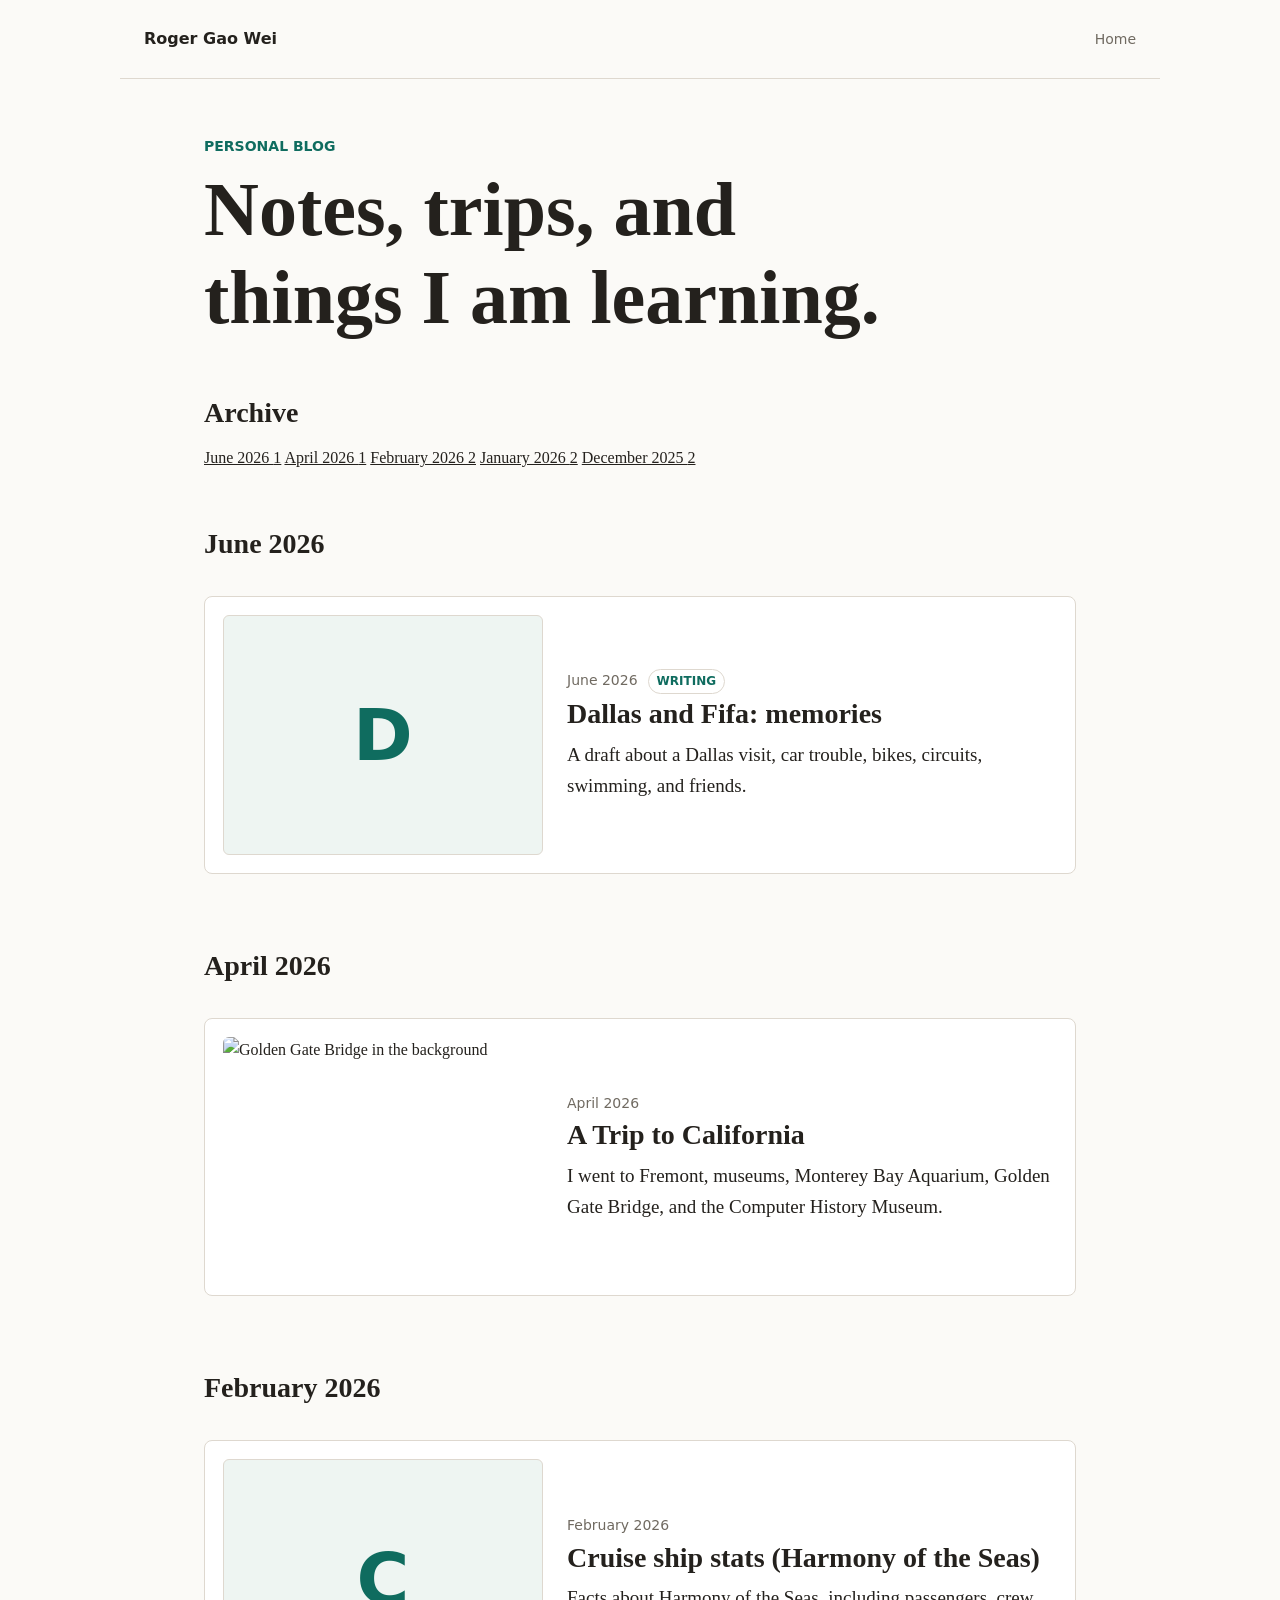
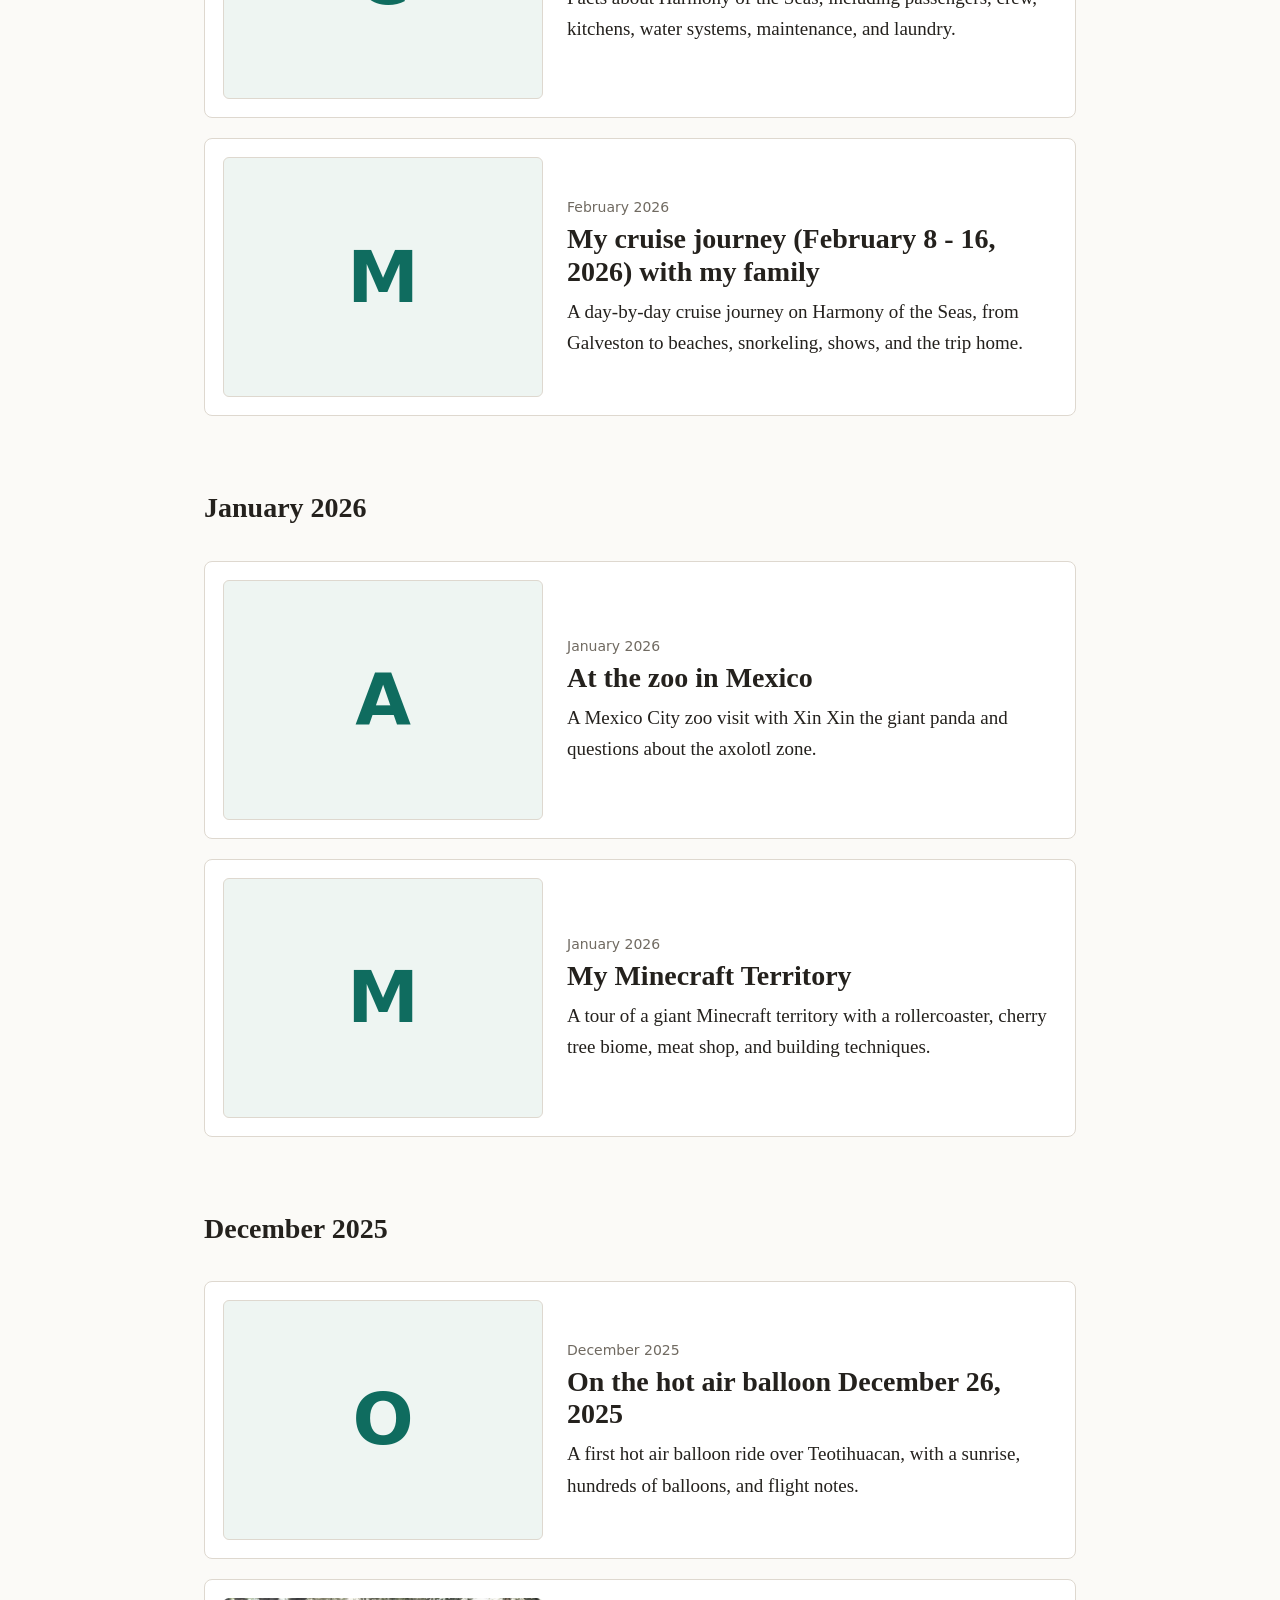
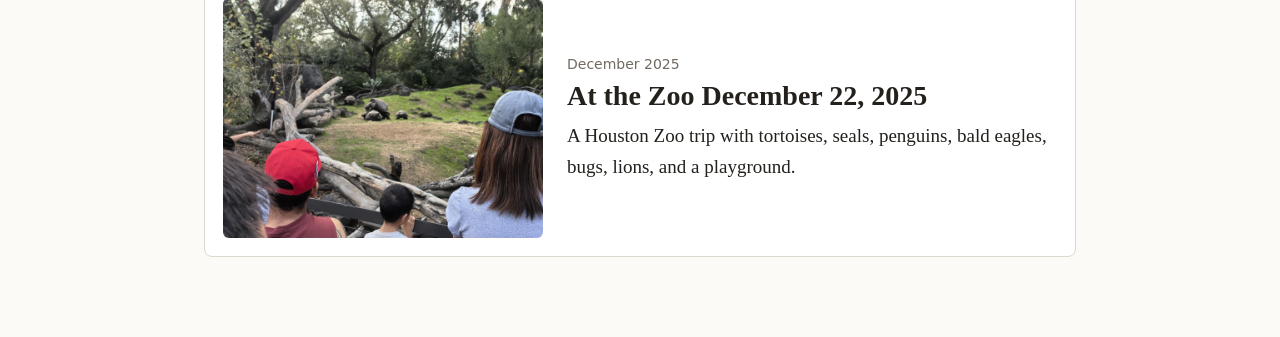
==== index.html @ f8dc21f8 "Add more Google Docs posts" ====
<!doctype html>
<html lang="en">
  <head>
    <meta charset="utf-8">
    <meta name="viewport" content="width=device-width, initial-scale=1">
    <title>Roger Gao Wei Blog</title>
    <meta name="description" content="Personal essays and trip notes by Roger Gao Wei.">
    <link rel="stylesheet" href="/styles.css">
  </head>
  <body>
    <header class="site-header">
      <a class="brand" href="/">Roger Gao Wei</a>
      <nav>
        <a href="https://rogergaowei.com">Home</a>
      </nav>
    </header>

    <main class="page">
      <section class="intro">
        <p class="eyebrow">Personal Blog</p>
        <h1>Notes, trips, and things I am learning.</h1>
      </section>

      <section class="archive-nav" aria-label="Browse posts by month">
        <h2>Archive</h2>
        <div>
          <a href="#2026-06">June 2026 <span>1</span></a>
          <a href="#2026-04">April 2026 <span>1</span></a>
          <a href="#2026-02">February 2026 <span>2</span></a>
          <a href="#2026-01">January 2026 <span>2</span></a>
          <a href="#2025-12">December 2025 <span>2</span></a>
        </div>
      </section>

      <section class="post-list" aria-label="Posts">
        <h2 id="2026-06" class="month-heading">June 2026</h2>
        <article class="post-card draft">
          <a href="/posts/dallas-and-fifa-memories.html">
            <div class="post-placeholder" aria-hidden="true">D</div>
            <div>
              <p class="date">June 2026<span class="status-pill">Writing</span></p>
              <h2>Dallas and Fifa: memories</h2>
              <p>A draft about a Dallas visit, car trouble, bikes, circuits, swimming, and friends.</p>
            </div>
          </a>
        </article>
        <h2 id="2026-04" class="month-heading">April 2026</h2>
        <article class="post-card">
          <a href="/posts/a-trip-to-california.html">
            <img src="/assets/california/image4.jpg" alt="Golden Gate Bridge in the background">
            <div>
              <p class="date">April 2026</p>
              <h2>A Trip to California</h2>
              <p>I went to Fremont, museums, Monterey Bay Aquarium, Golden Gate Bridge, and the Computer History Museum.</p>
            </div>
          </a>
        </article>
        <h2 id="2026-02" class="month-heading">February 2026</h2>
        <article class="post-card">
          <a href="/posts/cruise-ship-stats-harmony-of-the-seas.html">
            <div class="post-placeholder" aria-hidden="true">C</div>
            <div>
              <p class="date">February 2026</p>
              <h2>Cruise ship stats (Harmony of the Seas)</h2>
              <p>Facts about Harmony of the Seas, including passengers, crew, kitchens, water systems, maintenance, and laundry.</p>
            </div>
          </a>
        </article>
        <article class="post-card">
          <a href="/posts/my-cruise-journey-february-8-16-2026-with-my-family.html">
            <div class="post-placeholder" aria-hidden="true">M</div>
            <div>
              <p class="date">February 2026</p>
              <h2>My cruise journey (February 8 - 16, 2026) with my family</h2>
              <p>A day-by-day cruise journey on Harmony of the Seas, from Galveston to beaches, snorkeling, shows, and the trip home.</p>
            </div>
          </a>
        </article>
        <h2 id="2026-01" class="month-heading">January 2026</h2>
        <article class="post-card">
          <a href="/posts/at-the-zoo-in-mexico.html">
            <div class="post-placeholder" aria-hidden="true">A</div>
            <div>
              <p class="date">January 2026</p>
              <h2>At the zoo in Mexico</h2>
              <p>A Mexico City zoo visit with Xin Xin the giant panda and questions about the axolotl zone.</p>
            </div>
          </a>
        </article>
        <article class="post-card">
          <a href="/posts/my-minecraft-territory.html">
            <div class="post-placeholder" aria-hidden="true">M</div>
            <div>
              <p class="date">January 2026</p>
              <h2>My Minecraft Territory</h2>
              <p>A tour of a giant Minecraft territory with a rollercoaster, cherry tree biome, meat shop, and building techniques.</p>
            </div>
          </a>
        </article>
        <h2 id="2025-12" class="month-heading">December 2025</h2>
        <article class="post-card">
          <a href="/posts/on-the-hot-air-balloon-december-26-2025.html">
            <div class="post-placeholder" aria-hidden="true">O</div>
            <div>
              <p class="date">December 2025</p>
              <h2>On the hot air balloon December 26, 2025</h2>
              <p>A first hot air balloon ride over Teotihuacan, with a sunrise, hundreds of balloons, and flight notes.</p>
            </div>
          </a>
        </article>
        <article class="post-card">
          <a href="/posts/at-the-zoo-december-22-2025.html">
            <img src="/assets/zoo/image3.jpg" alt="Houston Zoo visit">
            <div>
              <p class="date">December 2025</p>
              <h2>At the Zoo December 22, 2025</h2>
              <p>A Houston Zoo trip with tortoises, seals, penguins, bald eagles, bugs, lions, and a playground.</p>
            </div>
          </a>
        </article>
      </section>
    </main>
  </body>
</html>
---- styles.css ----
:root {
  color-scheme: light;
  --bg: #fbfaf7;
  --text: #24211d;
  --muted: #706a61;
  --line: #ded8cf;
  --surface: #ffffff;
  --accent: #0f6c5f;
}

* {
  box-sizing: border-box;
}

body {
  margin: 0;
  background: var(--bg);
  color: var(--text);
  font-family: ui-serif, Georgia, Cambria, "Times New Roman", serif;
  line-height: 1.65;
}

a {
  color: inherit;
}

img {
  display: block;
  width: 100%;
  height: auto;
}

.site-header {
  display: flex;
  align-items: center;
  justify-content: space-between;
  gap: 24px;
  max-width: 1040px;
  margin: 0 auto;
  padding: 26px 24px;
  border-bottom: 1px solid var(--line);
  font-family: ui-sans-serif, system-ui, -apple-system, BlinkMacSystemFont, "Segoe UI", sans-serif;
}

.brand {
  font-weight: 700;
  text-decoration: none;
}

nav {
  display: flex;
  gap: 18px;
  color: var(--muted);
  font-size: 14px;
}

nav a {
  text-decoration: none;
}

nav a:hover {
  color: var(--accent);
}

.page,
.article {
  max-width: 920px;
  margin: 0 auto;
  padding: 56px 24px 80px;
}

.intro {
  max-width: 720px;
  margin-bottom: 44px;
}

.eyebrow,
.date,
.caption,
figcaption {
  color: var(--muted);
  font-family: ui-sans-serif, system-ui, -apple-system, BlinkMacSystemFont, "Segoe UI", sans-serif;
  font-size: 14px;
}

.eyebrow {
  margin: 0 0 8px;
  color: var(--accent);
  font-weight: 700;
  text-transform: uppercase;
}

h1,
h2 {
  line-height: 1.15;
  letter-spacing: 0;
}

h1 {
  max-width: 820px;
  margin: 0;
  font-size: clamp(42px, 8vw, 76px);
}

h2 {
  margin: 56px 0 16px;
  font-size: 28px;
}

p,
li {
  font-size: 19px;
}

ul {
  padding-left: 24px;
}

.post-list {
  display: grid;
  gap: 20px;
}

.post-card a {
  display: grid;
  grid-template-columns: minmax(220px, 320px) 1fr;
  gap: 24px;
  align-items: center;
  padding: 18px;
  background: var(--surface);
  border: 1px solid var(--line);
  border-radius: 8px;
  text-decoration: none;
}

.post-card img {
  aspect-ratio: 4 / 3;
  object-fit: cover;
  border-radius: 6px;
}

.post-placeholder {
  display: grid;
  place-items: center;
  aspect-ratio: 4 / 3;
  border: 1px solid var(--line);
  border-radius: 6px;
  background: #eef5f2;
  color: var(--accent);
  font-family: ui-sans-serif, system-ui, -apple-system, BlinkMacSystemFont, "Segoe UI", sans-serif;
  font-size: 72px;
  font-weight: 700;
}

.status-pill {
  display: inline-block;
  margin-left: 10px;
  padding: 2px 8px;
  border: 1px solid var(--line);
  border-radius: 999px;
  color: var(--accent);
  font-size: 12px;
  font-weight: 700;
  text-transform: uppercase;
}

.draft-note {
  margin: 28px 0;
  padding: 14px 16px;
  border: 1px solid var(--line);
  border-radius: 8px;
  background: #eef5f2;
  color: var(--muted);
  font-family: ui-sans-serif, system-ui, -apple-system, BlinkMacSystemFont, "Segoe UI", sans-serif;
}

.draft-note p {
  margin: 0;
  font-size: 15px;
}

.post-card h2 {
  margin: 4px 0 8px;
}

.post-card p {
  margin: 0;
}

.article {
  max-width: 820px;
}

.article-header {
  padding-bottom: 28px;
  border-bottom: 1px solid var(--line);
}

.dek {
  max-width: 680px;
  color: var(--muted);
  font-size: 22px;
}

figure {
  margin: 28px 0;
}

figure img,
.image-grid img {
  border-radius: 8px;
  border: 1px solid var(--line);
  background: #eee8df;
}

figcaption,
.caption {
  margin-top: 9px;
}

.image-grid {
  display: grid;
  grid-template-columns: repeat(2, minmax(0, 1fr));
  gap: 12px;
  margin: 28px 0 8px;
}

.image-grid.two {
  grid-template-columns: repeat(2, minmax(0, 1fr));
}

.image-grid img {
  aspect-ratio: 4 / 3;
  object-fit: cover;
}

.puzzle {
  margin: 26px 0;
  padding: 18px 20px;
  border-left: 4px solid var(--accent);
  background: #eef5f2;
}

.puzzle p {
  margin: 0 0 8px;
}

.puzzle p:last-child {
  margin-bottom: 0;
}

code {
  font-family: ui-monospace, SFMono-Regular, Consolas, "Liberation Mono", monospace;
  font-size: 0.95em;
}

@media (max-width: 720px) {
  .site-header {
    padding: 20px;
  }

  .page,
  .article {
    padding: 38px 20px 64px;
  }

  .post-card a,
  .image-grid,
  .image-grid.two {
    grid-template-columns: 1fr;
  }

  p,
  li {
    font-size: 18px;
  }
}
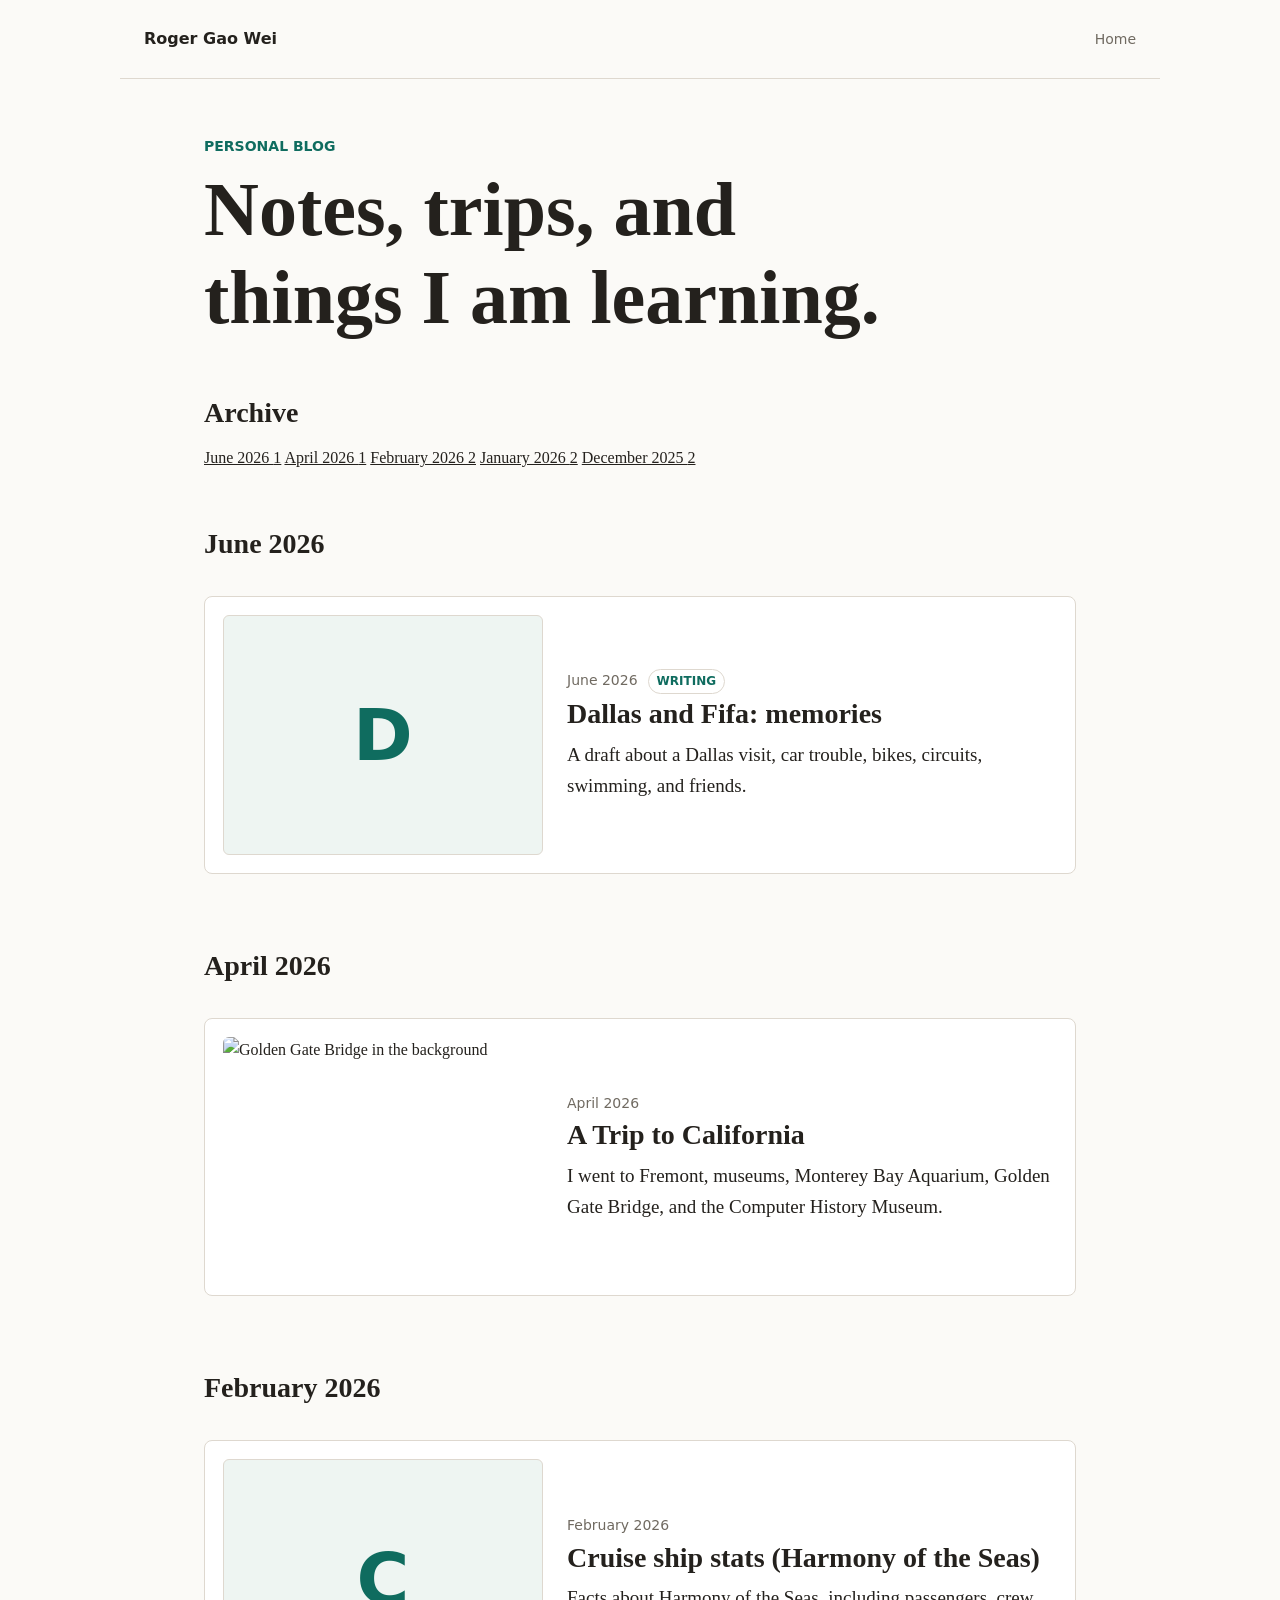
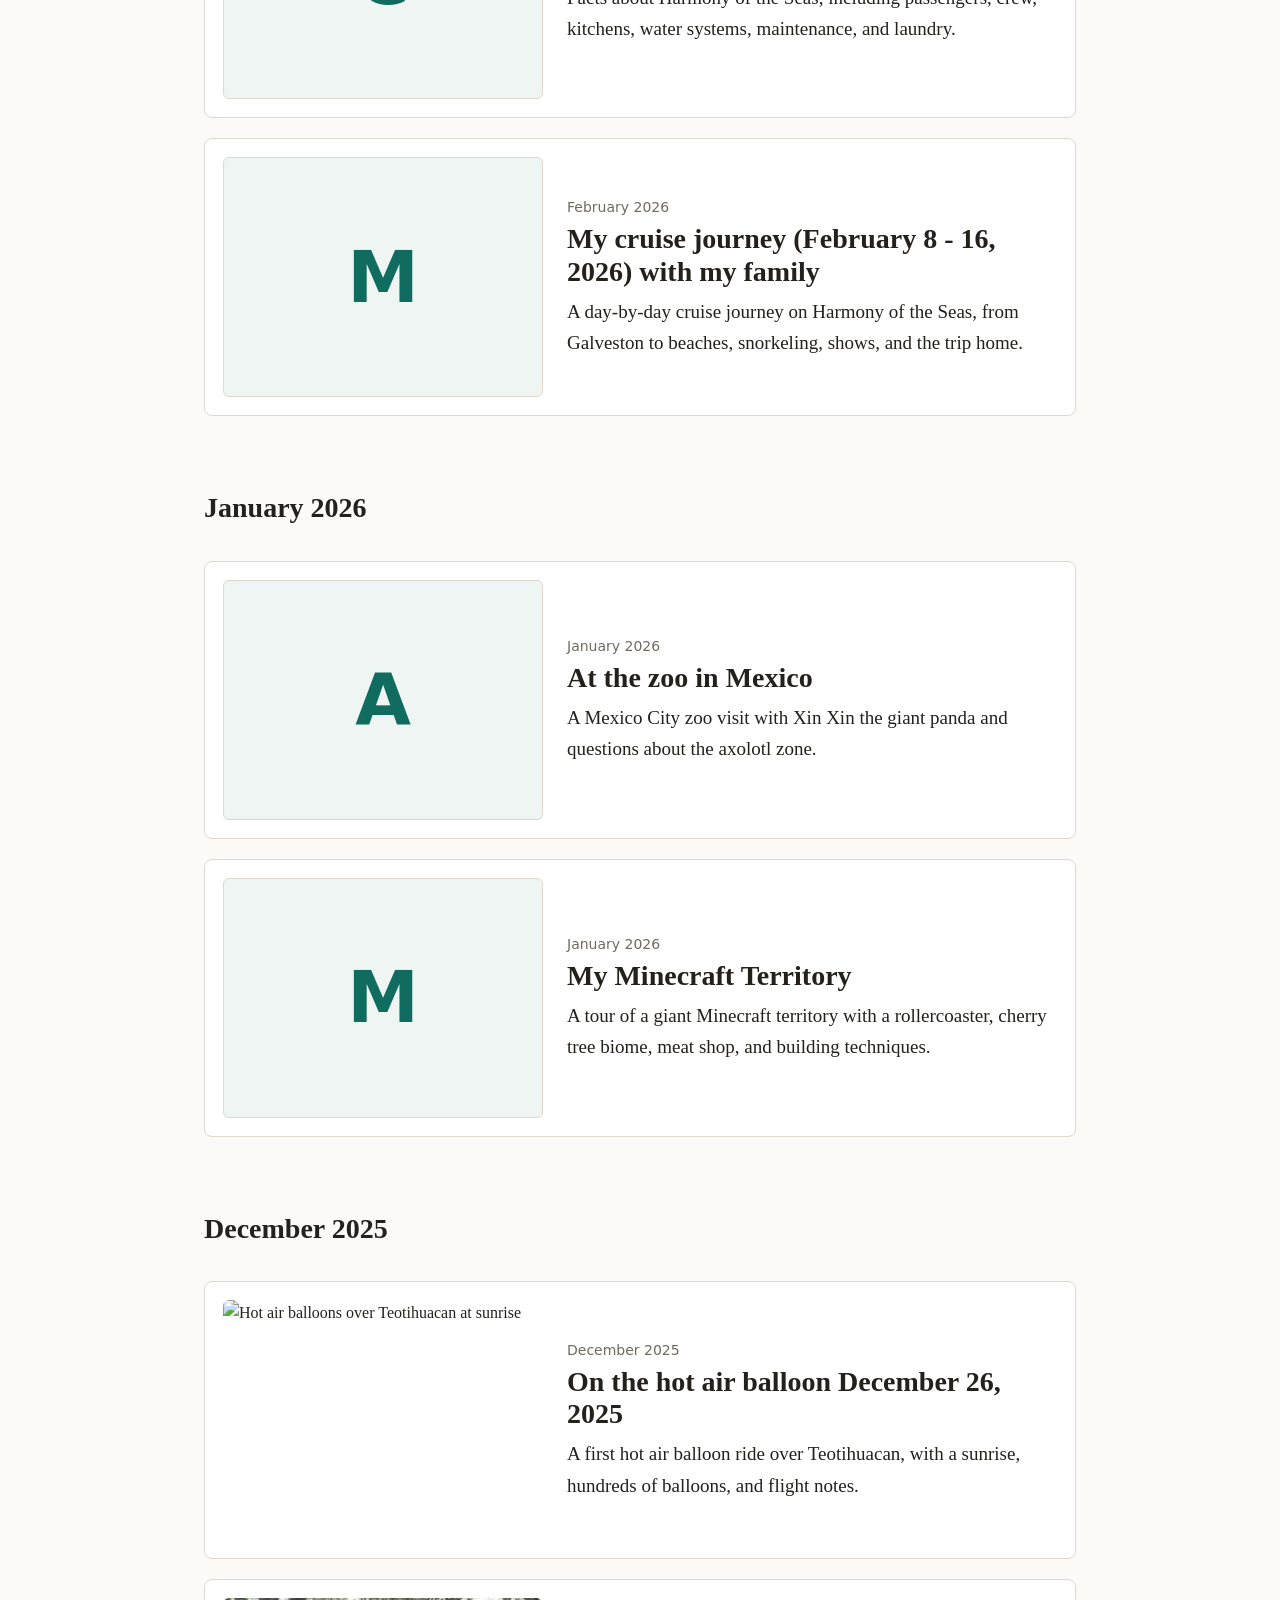
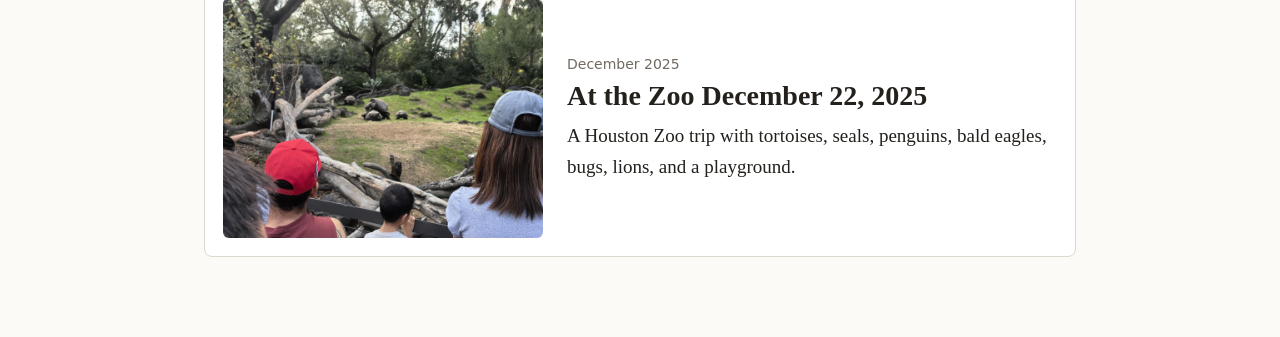
==== commit 7afacf5f: "Add hot air balloon photos" ====
--- a/index.html
+++ b/index.html
@@ -100,7 +100,7 @@
         <h2 id="2025-12" class="month-heading">December 2025</h2>
         <article class="post-card">
           <a href="/posts/on-the-hot-air-balloon-december-26-2025.html">
-            <div class="post-placeholder" aria-hidden="true">O</div>
+            <img src="/assets/hot-air-balloon/image2.jpg" alt="Hot air balloons over Teotihuacan at sunrise">
             <div>
               <p class="date">December 2025</p>
               <h2>On the hot air balloon December 26, 2025</h2>
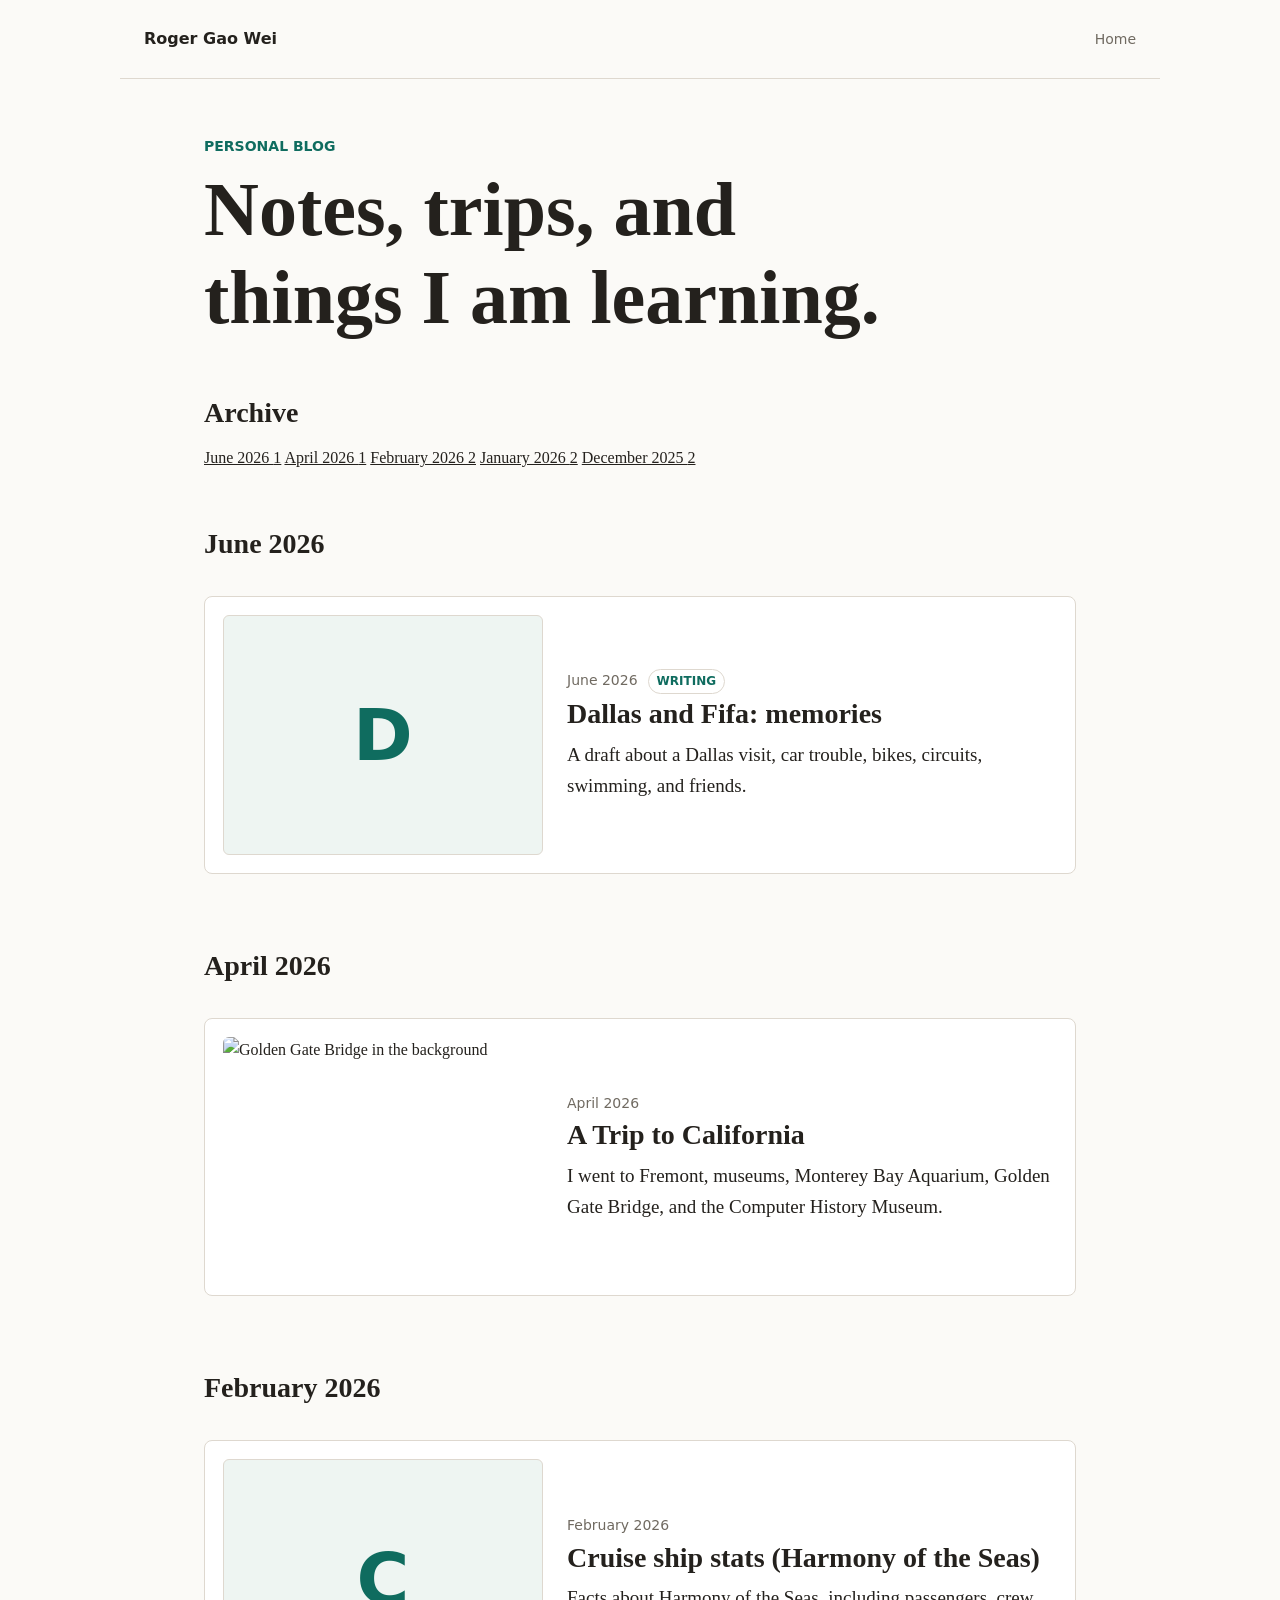
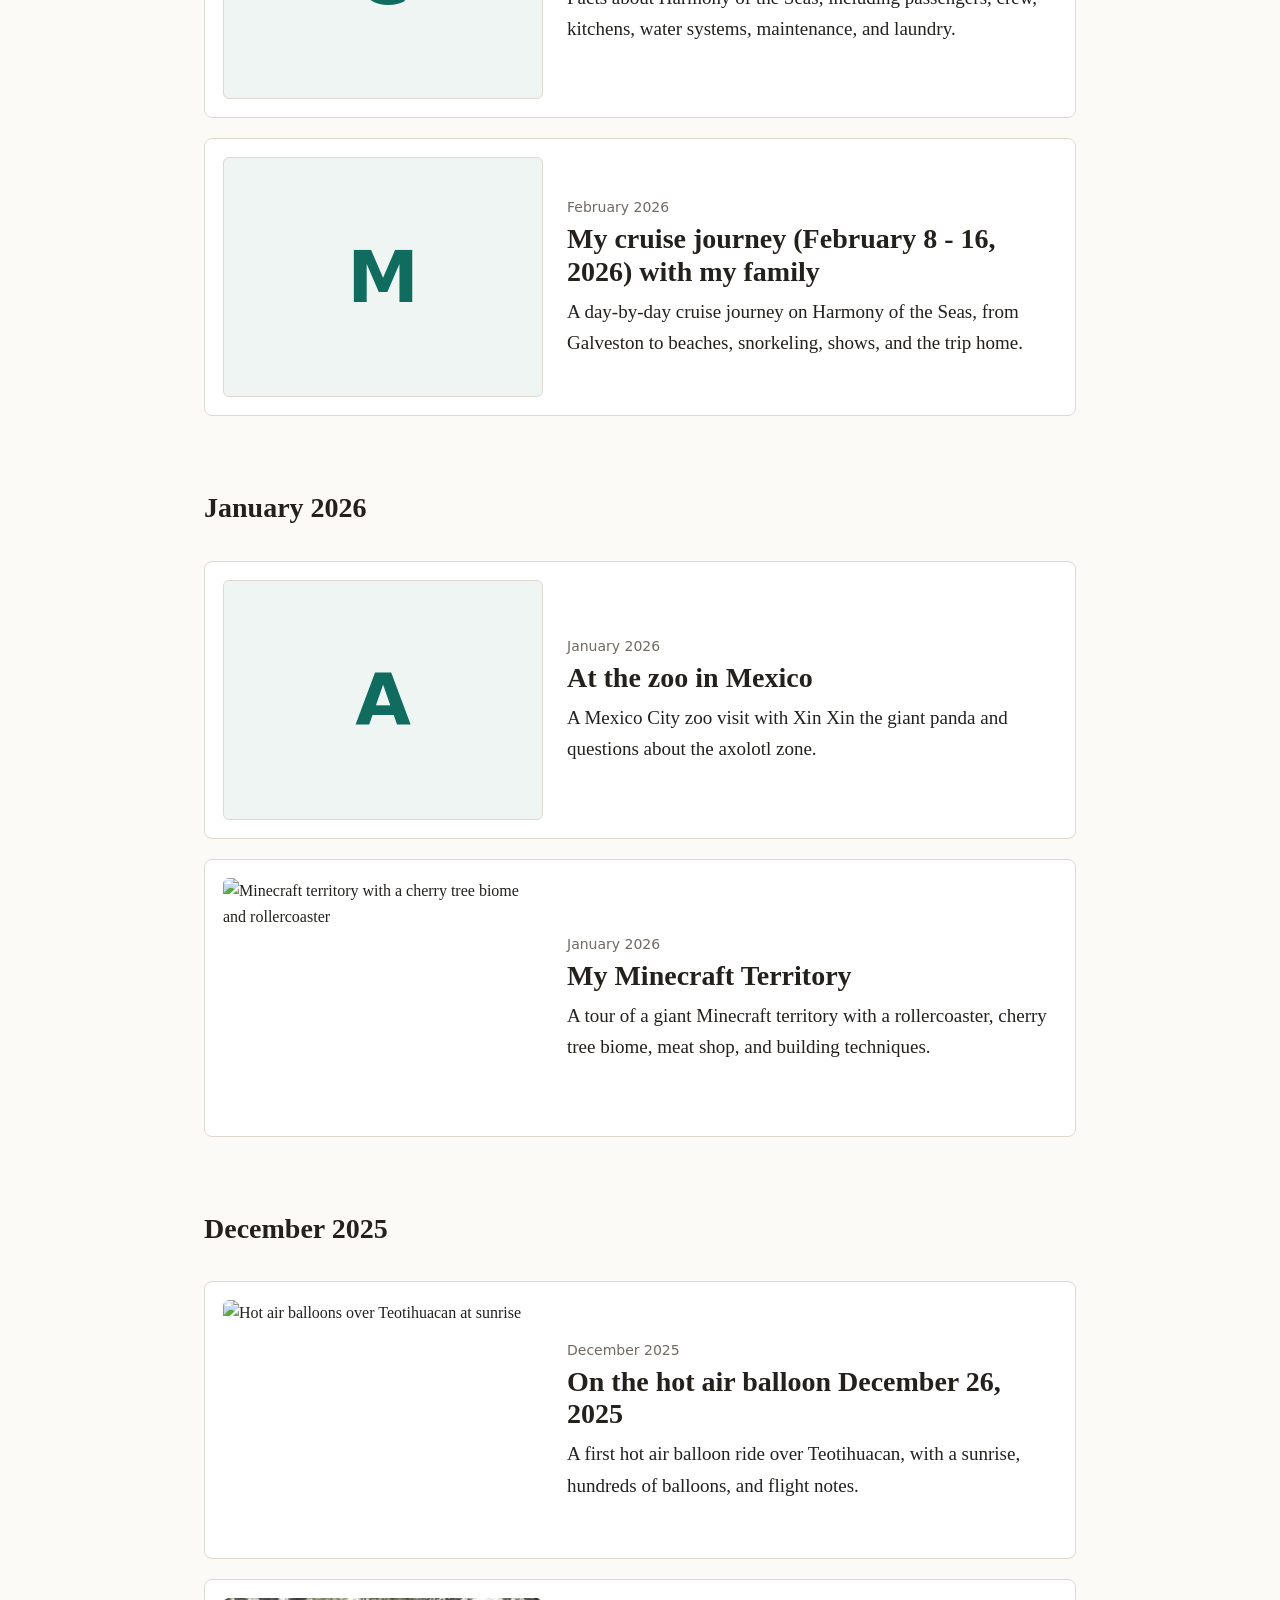
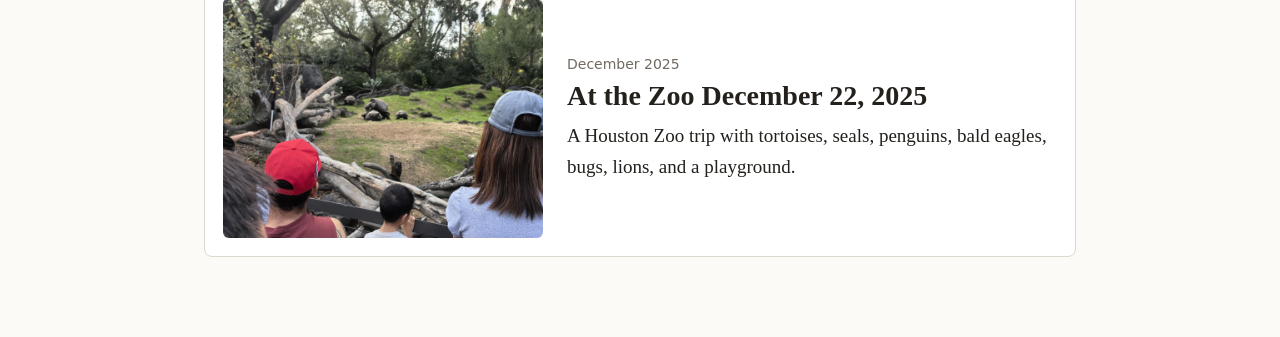
==== commit 254154a6: "Add Minecraft territory photos" ====
--- a/index.html
+++ b/index.html
@@ -89,7 +89,7 @@
         </article>
         <article class="post-card">
           <a href="/posts/my-minecraft-territory.html">
-            <div class="post-placeholder" aria-hidden="true">M</div>
+            <img src="/assets/minecraft-territory/image1.jpg" alt="Minecraft territory with a cherry tree biome and rollercoaster">
             <div>
               <p class="date">January 2026</p>
               <h2>My Minecraft Territory</h2>
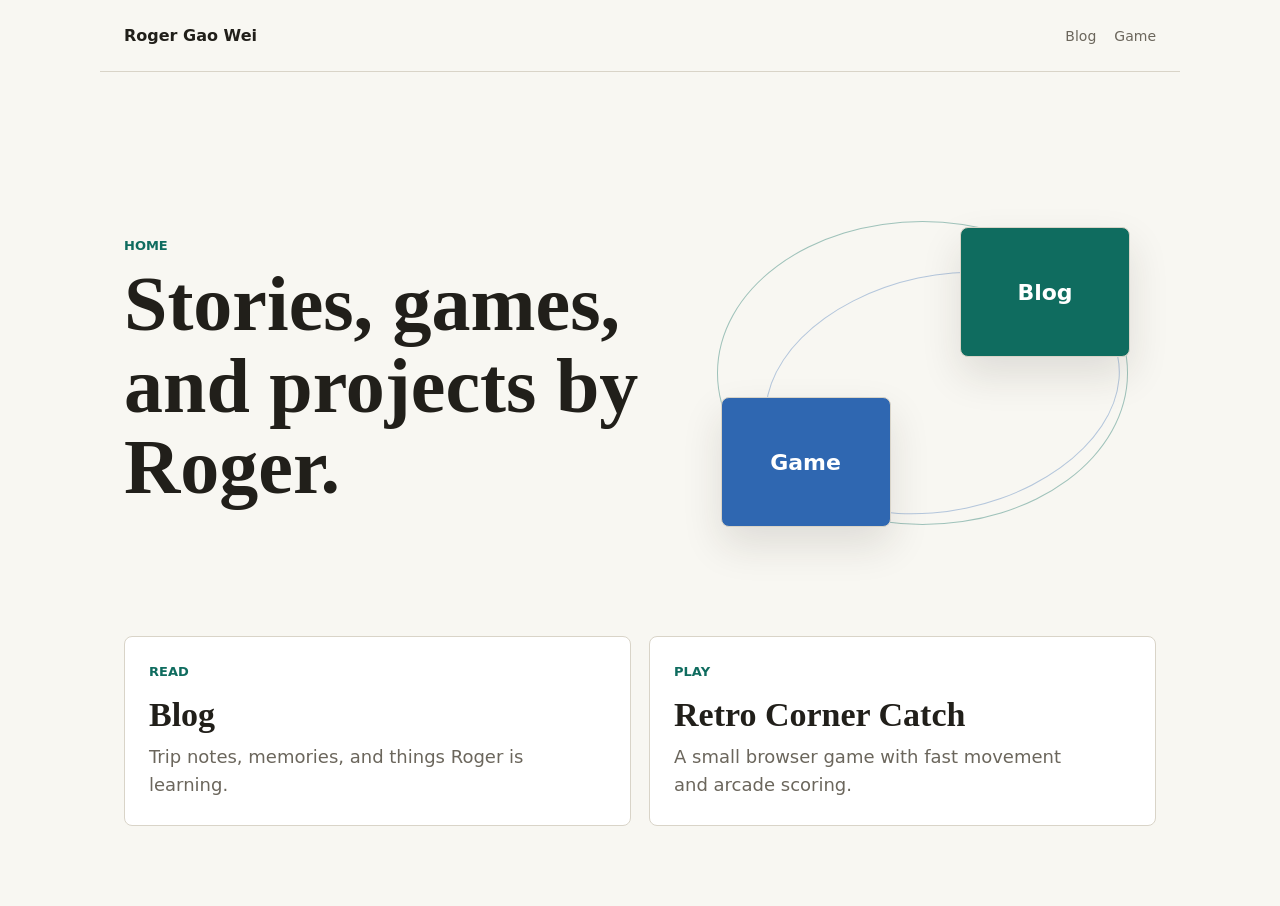
==== commit 4b0242a3: "Restructure as unified personal site" ====
--- a/index.html
+++ b/index.html
@@ -3,119 +3,47 @@
   <head>
     <meta charset="utf-8">
     <meta name="viewport" content="width=device-width, initial-scale=1">
-    <title>Roger Gao Wei Blog</title>
-    <meta name="description" content="Personal essays and trip notes by Roger Gao Wei.">
+    <title>Roger Gao Wei</title>
+    <meta name="description" content="Roger Gao Wei's personal home page, with links to his blog and game.">
     <link rel="stylesheet" href="/styles.css">
   </head>
   <body>
     <header class="site-header">
       <a class="brand" href="/">Roger Gao Wei</a>
-      <nav>
-        <a href="https://rogergaowei.com">Home</a>
+      <nav aria-label="Primary">
+        <a href="/blog/">Blog</a>
+        <a href="https://game.rogergaowei.com">Game</a>
       </nav>
     </header>
 
-    <main class="page">
-      <section class="intro">
-        <p class="eyebrow">Personal Blog</p>
-        <h1>Notes, trips, and things I am learning.</h1>
-      </section>
-
-      <section class="archive-nav" aria-label="Browse posts by month">
-        <h2>Archive</h2>
-        <div>
-          <a href="#2026-06">June 2026 <span>1</span></a>
-          <a href="#2026-04">April 2026 <span>1</span></a>
-          <a href="#2026-02">February 2026 <span>2</span></a>
-          <a href="#2026-01">January 2026 <span>2</span></a>
-          <a href="#2025-12">December 2025 <span>2</span></a>
+    <main>
+      <section class="hero">
+        <div class="hero-copy">
+          <p class="eyebrow">Home</p>
+          <h1>Stories, games, and projects by Roger.</h1>
+        </div>
+        <div class="visual" aria-hidden="true">
+          <div class="orbit orbit-one"></div>
+          <div class="orbit orbit-two"></div>
+          <div class="tile tile-blog">Blog</div>
+          <div class="tile tile-game">Game</div>
         </div>
       </section>
 
-      <section class="post-list" aria-label="Posts">
-        <h2 id="2026-06" class="month-heading">June 2026</h2>
-        <article class="post-card draft">
-          <a href="/posts/dallas-and-fifa-memories.html">
-            <div class="post-placeholder" aria-hidden="true">D</div>
-            <div>
-              <p class="date">June 2026<span class="status-pill">Writing</span></p>
-              <h2>Dallas and Fifa: memories</h2>
-              <p>A draft about a Dallas visit, car trouble, bikes, circuits, swimming, and friends.</p>
-            </div>
+      <section class="links" aria-label="Roger's sites">
+        <article class="link-card">
+          <a href="/blog/">
+            <span>Read</span>
+            <h2>Blog</h2>
+            <p>Trip notes, memories, and things Roger is learning.</p>
           </a>
         </article>
-        <h2 id="2026-04" class="month-heading">April 2026</h2>
-        <article class="post-card">
-          <a href="/posts/a-trip-to-california.html">
-            <img src="/assets/california/image4.jpg" alt="Golden Gate Bridge in the background">
-            <div>
-              <p class="date">April 2026</p>
-              <h2>A Trip to California</h2>
-              <p>I went to Fremont, museums, Monterey Bay Aquarium, Golden Gate Bridge, and the Computer History Museum.</p>
-            </div>
-          </a>
-        </article>
-        <h2 id="2026-02" class="month-heading">February 2026</h2>
-        <article class="post-card">
-          <a href="/posts/cruise-ship-stats-harmony-of-the-seas.html">
-            <div class="post-placeholder" aria-hidden="true">C</div>
-            <div>
-              <p class="date">February 2026</p>
-              <h2>Cruise ship stats (Harmony of the Seas)</h2>
-              <p>Facts about Harmony of the Seas, including passengers, crew, kitchens, water systems, maintenance, and laundry.</p>
-            </div>
-          </a>
-        </article>
-        <article class="post-card">
-          <a href="/posts/my-cruise-journey-february-8-16-2026-with-my-family.html">
-            <div class="post-placeholder" aria-hidden="true">M</div>
-            <div>
-              <p class="date">February 2026</p>
-              <h2>My cruise journey (February 8 - 16, 2026) with my family</h2>
-              <p>A day-by-day cruise journey on Harmony of the Seas, from Galveston to beaches, snorkeling, shows, and the trip home.</p>
-            </div>
-          </a>
-        </article>
-        <h2 id="2026-01" class="month-heading">January 2026</h2>
-        <article class="post-card">
-          <a href="/posts/at-the-zoo-in-mexico.html">
-            <div class="post-placeholder" aria-hidden="true">A</div>
-            <div>
-              <p class="date">January 2026</p>
-              <h2>At the zoo in Mexico</h2>
-              <p>A Mexico City zoo visit with Xin Xin the giant panda and questions about the axolotl zone.</p>
-            </div>
-          </a>
-        </article>
-        <article class="post-card">
-          <a href="/posts/my-minecraft-territory.html">
-            <img src="/assets/minecraft-territory/image1.jpg" alt="Minecraft territory with a cherry tree biome and rollercoaster">
-            <div>
-              <p class="date">January 2026</p>
-              <h2>My Minecraft Territory</h2>
-              <p>A tour of a giant Minecraft territory with a rollercoaster, cherry tree biome, meat shop, and building techniques.</p>
-            </div>
-          </a>
-        </article>
-        <h2 id="2025-12" class="month-heading">December 2025</h2>
-        <article class="post-card">
-          <a href="/posts/on-the-hot-air-balloon-december-26-2025.html">
-            <img src="/assets/hot-air-balloon/image2.jpg" alt="Hot air balloons over Teotihuacan at sunrise">
-            <div>
-              <p class="date">December 2025</p>
-              <h2>On the hot air balloon December 26, 2025</h2>
-              <p>A first hot air balloon ride over Teotihuacan, with a sunrise, hundreds of balloons, and flight notes.</p>
-            </div>
-          </a>
-        </article>
-        <article class="post-card">
-          <a href="/posts/at-the-zoo-december-22-2025.html">
-            <img src="/assets/zoo/image3.jpg" alt="Houston Zoo visit">
-            <div>
-              <p class="date">December 2025</p>
-              <h2>At the Zoo December 22, 2025</h2>
-              <p>A Houston Zoo trip with tortoises, seals, penguins, bald eagles, bugs, lions, and a playground.</p>
-            </div>
+
+        <article class="link-card">
+          <a href="https://game.rogergaowei.com">
+            <span>Play</span>
+            <h2>Retro Corner Catch</h2>
+            <p>A small browser game with fast movement and arcade scoring.</p>
           </a>
         </article>
       </section>
--- a/styles.css
+++ b/styles.css
@@ -1,11 +1,14 @@
 :root {
   color-scheme: light;
-  --bg: #fbfaf7;
-  --text: #24211d;
-  --muted: #706a61;
-  --line: #ded8cf;
+  --bg: #f8f7f2;
+  --text: #211f1a;
+  --muted: #6b665c;
+  --line: #d9d4c8;
   --surface: #ffffff;
-  --accent: #0f6c5f;
+  --green: #0f6c5f;
+  --yellow: #f1c84b;
+  --red: #dd5f52;
+  --blue: #2f67b1;
 }
 
 * {
@@ -13,21 +16,15 @@
 }
 
 body {
+  min-height: 100vh;
   margin: 0;
   background: var(--bg);
   color: var(--text);
-  font-family: ui-serif, Georgia, Cambria, "Times New Roman", serif;
-  line-height: 1.65;
+  font-family: ui-sans-serif, system-ui, -apple-system, BlinkMacSystemFont, "Segoe UI", sans-serif;
 }
 
 a {
   color: inherit;
-}
-
-img {
-  display: block;
-  width: 100%;
-  height: auto;
 }
 
 .site-header {
@@ -35,16 +32,20 @@
   align-items: center;
   justify-content: space-between;
   gap: 24px;
-  max-width: 1040px;
+  max-width: 1080px;
   margin: 0 auto;
   padding: 26px 24px;
   border-bottom: 1px solid var(--line);
-  font-family: ui-sans-serif, system-ui, -apple-system, BlinkMacSystemFont, "Segoe UI", sans-serif;
+}
+
+.brand,
+nav a,
+.link-card a {
+  text-decoration: none;
 }
 
 .brand {
-  font-weight: 700;
-  text-decoration: none;
+  font-weight: 800;
 }
 
 nav {
@@ -54,224 +55,159 @@
   font-size: 14px;
 }
 
-nav a {
-  text-decoration: none;
-}
-
 nav a:hover {
-  color: var(--accent);
-}
-
-.page,
-.article {
-  max-width: 920px;
+  color: var(--green);
+}
+
+main {
+  max-width: 1080px;
   margin: 0 auto;
-  padding: 56px 24px 80px;
-}
-
-.intro {
+  padding: 58px 24px 80px;
+}
+
+.hero {
+  display: grid;
+  grid-template-columns: minmax(0, 1.05fr) minmax(280px, 0.95fr);
+  gap: 48px;
+  align-items: center;
+  min-height: 54vh;
+}
+
+.eyebrow {
+  margin: 0 0 10px;
+  color: var(--green);
+  font-size: 13px;
+  font-weight: 800;
+  letter-spacing: 0;
+  text-transform: uppercase;
+}
+
+h1 {
   max-width: 720px;
-  margin-bottom: 44px;
-}
-
-.eyebrow,
-.date,
-.caption,
-figcaption {
-  color: var(--muted);
-  font-family: ui-sans-serif, system-ui, -apple-system, BlinkMacSystemFont, "Segoe UI", sans-serif;
-  font-size: 14px;
-}
-
-.eyebrow {
-  margin: 0 0 8px;
-  color: var(--accent);
-  font-weight: 700;
-  text-transform: uppercase;
-}
-
-h1,
-h2 {
-  line-height: 1.15;
+  margin: 0;
+  font-family: ui-serif, Georgia, Cambria, "Times New Roman", serif;
+  font-size: clamp(44px, 7vw, 78px);
+  line-height: 1.05;
   letter-spacing: 0;
 }
 
-h1 {
-  max-width: 820px;
-  margin: 0;
-  font-size: clamp(42px, 8vw, 76px);
-}
-
-h2 {
-  margin: 56px 0 16px;
-  font-size: 28px;
-}
-
-p,
-li {
-  font-size: 19px;
-}
-
-ul {
-  padding-left: 24px;
-}
-
-.post-list {
+.visual {
+  position: relative;
+  min-height: 360px;
+}
+
+.orbit,
+.tile {
+  position: absolute;
+  border: 1px solid var(--line);
+}
+
+.orbit {
+  inset: 28px;
+  border-radius: 50%;
+}
+
+.orbit-one {
+  border-color: rgba(15, 108, 95, 0.38);
+}
+
+.orbit-two {
+  inset: 82px 34px 42px 74px;
+  border-color: rgba(47, 103, 177, 0.34);
+  transform: rotate(-12deg);
+}
+
+.tile {
   display: grid;
-  gap: 20px;
-}
-
-.post-card a {
+  place-items: center;
+  width: 170px;
+  height: 130px;
+  border-radius: 8px;
+  color: #fff;
+  font-size: 22px;
+  font-weight: 800;
+  box-shadow: 0 18px 40px rgba(38, 34, 26, 0.12);
+}
+
+.tile-blog {
+  top: 34px;
+  right: 26px;
+  background: var(--green);
+}
+
+.tile-game {
+  left: 32px;
+  bottom: 26px;
+  background: var(--blue);
+}
+
+.links {
   display: grid;
-  grid-template-columns: minmax(220px, 320px) 1fr;
-  gap: 24px;
-  align-items: center;
-  padding: 18px;
-  background: var(--surface);
+  grid-template-columns: repeat(2, minmax(0, 1fr));
+  gap: 18px;
+  margin-top: 20px;
+}
+
+.link-card a {
+  display: block;
+  min-height: 190px;
+  padding: 24px;
   border: 1px solid var(--line);
   border-radius: 8px;
-  text-decoration: none;
-}
-
-.post-card img {
-  aspect-ratio: 4 / 3;
-  object-fit: cover;
-  border-radius: 6px;
-}
-
-.post-placeholder {
-  display: grid;
-  place-items: center;
-  aspect-ratio: 4 / 3;
-  border: 1px solid var(--line);
-  border-radius: 6px;
-  background: #eef5f2;
-  color: var(--accent);
-  font-family: ui-sans-serif, system-ui, -apple-system, BlinkMacSystemFont, "Segoe UI", sans-serif;
-  font-size: 72px;
-  font-weight: 700;
-}
-
-.status-pill {
-  display: inline-block;
-  margin-left: 10px;
-  padding: 2px 8px;
-  border: 1px solid var(--line);
-  border-radius: 999px;
-  color: var(--accent);
-  font-size: 12px;
-  font-weight: 700;
+  background: var(--surface);
+}
+
+.link-card a:hover {
+  border-color: var(--green);
+}
+
+.link-card span {
+  color: var(--green);
+  font-size: 13px;
+  font-weight: 800;
   text-transform: uppercase;
 }
 
-.draft-note {
-  margin: 28px 0;
-  padding: 14px 16px;
-  border: 1px solid var(--line);
-  border-radius: 8px;
-  background: #eef5f2;
+.link-card h2 {
+  margin: 16px 0 10px;
+  font-family: ui-serif, Georgia, Cambria, "Times New Roman", serif;
+  font-size: 34px;
+  line-height: 1.1;
+  letter-spacing: 0;
+}
+
+.link-card p {
+  max-width: 420px;
+  margin: 0;
   color: var(--muted);
-  font-family: ui-sans-serif, system-ui, -apple-system, BlinkMacSystemFont, "Segoe UI", sans-serif;
-}
-
-.draft-note p {
-  margin: 0;
-  font-size: 15px;
-}
-
-.post-card h2 {
-  margin: 4px 0 8px;
-}
-
-.post-card p {
-  margin: 0;
-}
-
-.article {
-  max-width: 820px;
-}
-
-.article-header {
-  padding-bottom: 28px;
-  border-bottom: 1px solid var(--line);
-}
-
-.dek {
-  max-width: 680px;
-  color: var(--muted);
-  font-size: 22px;
-}
-
-figure {
-  margin: 28px 0;
-}
-
-figure img,
-.image-grid img {
-  border-radius: 8px;
-  border: 1px solid var(--line);
-  background: #eee8df;
-}
-
-figcaption,
-.caption {
-  margin-top: 9px;
-}
-
-.image-grid {
-  display: grid;
-  grid-template-columns: repeat(2, minmax(0, 1fr));
-  gap: 12px;
-  margin: 28px 0 8px;
-}
-
-.image-grid.two {
-  grid-template-columns: repeat(2, minmax(0, 1fr));
-}
-
-.image-grid img {
-  aspect-ratio: 4 / 3;
-  object-fit: cover;
-}
-
-.puzzle {
-  margin: 26px 0;
-  padding: 18px 20px;
-  border-left: 4px solid var(--accent);
-  background: #eef5f2;
-}
-
-.puzzle p {
-  margin: 0 0 8px;
-}
-
-.puzzle p:last-child {
-  margin-bottom: 0;
-}
-
-code {
-  font-family: ui-monospace, SFMono-Regular, Consolas, "Liberation Mono", monospace;
-  font-size: 0.95em;
-}
-
-@media (max-width: 720px) {
+  font-size: 18px;
+  line-height: 1.55;
+}
+
+@media (max-width: 760px) {
   .site-header {
     padding: 20px;
   }
 
-  .page,
-  .article {
+  main {
     padding: 38px 20px 64px;
   }
 
-  .post-card a,
-  .image-grid,
-  .image-grid.two {
+  .hero,
+  .links {
     grid-template-columns: 1fr;
   }
 
-  p,
-  li {
-    font-size: 18px;
-  }
-}
+  .hero {
+    gap: 24px;
+  }
+
+  .visual {
+    min-height: 260px;
+  }
+
+  .tile {
+    width: 140px;
+    height: 104px;
+  }
+}
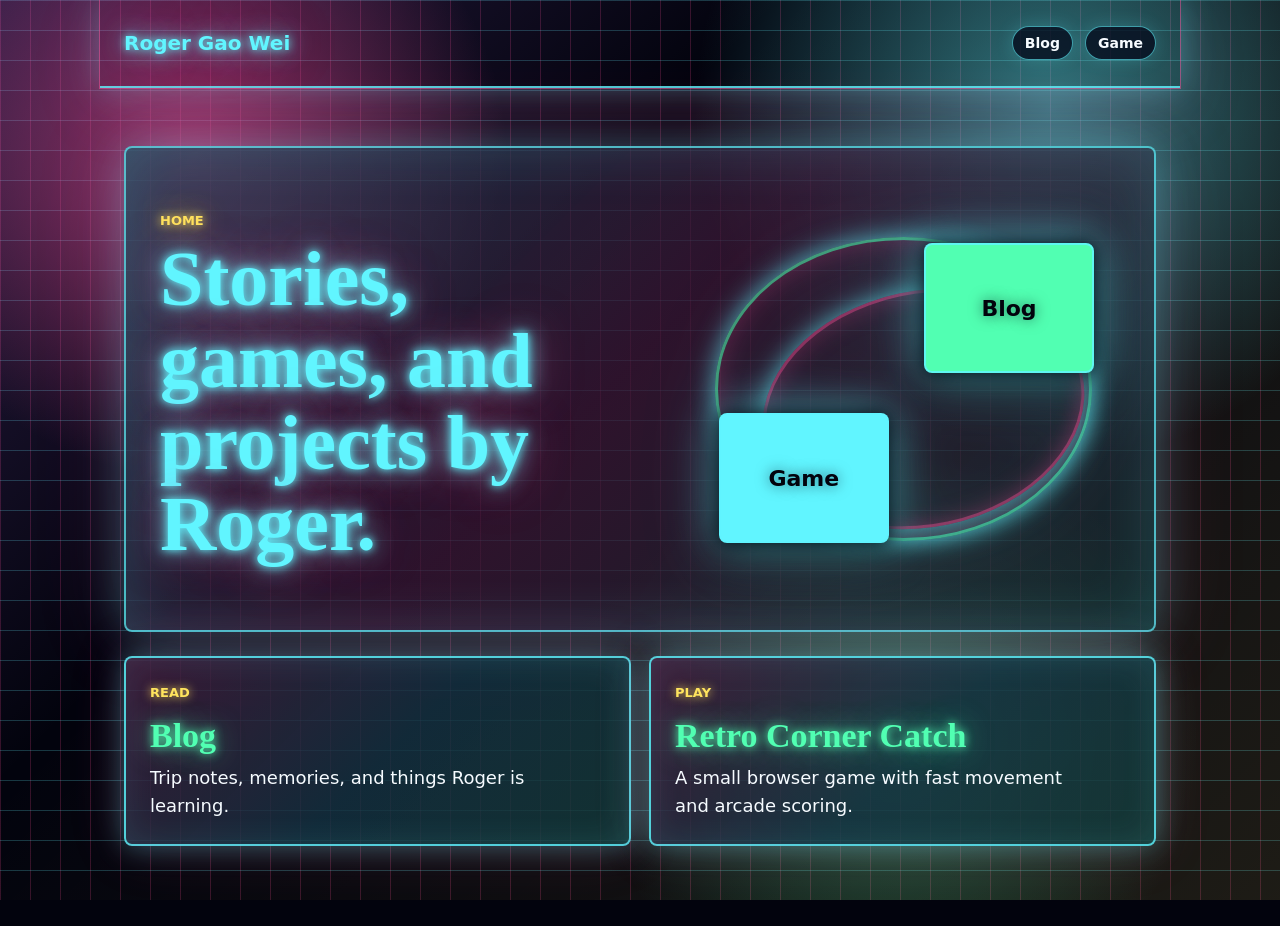
==== commit a8f6b7ae: "Make home and blog visibly neon" ====
--- a/index.html
+++ b/index.html
@@ -5,14 +5,23 @@
     <meta name="viewport" content="width=device-width, initial-scale=1">
     <title>Roger Gao Wei</title>
     <meta name="description" content="Roger Gao Wei's personal home page, with links to his blog and game.">
-    <link rel="stylesheet" href="/styles.css">
+    <link rel="canonical" href="https://rogergaowei.com/">
+    <meta property="og:type" content="website">
+    <meta property="og:title" content="Roger Gao Wei">
+    <meta property="og:description" content="Roger Gao Wei's personal home page, with links to his blog and game.">
+    <meta property="og:url" content="https://rogergaowei.com/">
+    <meta property="og:site_name" content="Roger Gao Wei">
+    <meta name="twitter:card" content="summary">
+    <meta name="twitter:title" content="Roger Gao Wei">
+    <meta name="twitter:description" content="Roger Gao Wei's personal home page, with links to his blog and game.">
+    <link rel="stylesheet" href="/styles.css?v=neon-home-2">
   </head>
   <body>
     <header class="site-header">
       <a class="brand" href="/">Roger Gao Wei</a>
       <nav aria-label="Primary">
         <a href="/blog/">Blog</a>
-        <a href="https://game.rogergaowei.com">Game</a>
+        <a href="/game/">Game</a>
       </nav>
     </header>
 
@@ -40,13 +49,14 @@
         </article>
 
         <article class="link-card">
-          <a href="https://game.rogergaowei.com">
+          <a href="/game/">
             <span>Play</span>
             <h2>Retro Corner Catch</h2>
             <p>A small browser game with fast movement and arcade scoring.</p>
           </a>
         </article>
       </section>
+
     </main>
   </body>
 </html>
--- a/styles.css
+++ b/styles.css
@@ -1,14 +1,16 @@
 :root {
-  color-scheme: light;
-  --bg: #f8f7f2;
-  --text: #211f1a;
-  --muted: #6b665c;
-  --line: #d9d4c8;
-  --surface: #ffffff;
-  --green: #0f6c5f;
-  --yellow: #f1c84b;
-  --red: #dd5f52;
-  --blue: #2f67b1;
+  color-scheme: dark;
+  --bg: #02030d;
+  --text: #f6fbff;
+  --muted: #d2e6ff;
+  --line: rgba(97, 245, 255, 0.82);
+  --surface: rgba(5, 9, 28, 0.78);
+  --green: #51ffb2;
+  --yellow: #ffe45e;
+  --red: #ff4f9a;
+  --blue: #61f5ff;
+  --violet: #b675ff;
+  --shadow: rgba(97, 245, 255, 0.58);
 }
 
 * {
@@ -18,13 +20,37 @@
 body {
   min-height: 100vh;
   margin: 0;
-  background: var(--bg);
+  background:
+    radial-gradient(circle at 15% 18%, rgba(255, 79, 154, 0.54), transparent 24%),
+    radial-gradient(circle at 82% 12%, rgba(97, 245, 255, 0.46), transparent 27%),
+    radial-gradient(circle at 70% 82%, rgba(81, 255, 178, 0.32), transparent 26%),
+    linear-gradient(135deg, rgba(182, 117, 255, 0.22), transparent 36%, rgba(255, 228, 94, 0.11)),
+    linear-gradient(rgba(97, 245, 255, 0.22) 1px, transparent 1px) 0 0 / 30px 30px,
+    linear-gradient(90deg, rgba(255, 79, 154, 0.2) 1px, transparent 1px) 0 0 / 30px 30px,
+    var(--bg);
+  background-attachment: fixed;
   color: var(--text);
   font-family: ui-sans-serif, system-ui, -apple-system, BlinkMacSystemFont, "Segoe UI", sans-serif;
 }
 
+::selection {
+  background: var(--red);
+  color: var(--bg);
+}
+
 a {
   color: inherit;
+}
+
+a,
+button {
+  -webkit-tap-highlight-color: transparent;
+}
+
+a:focus-visible,
+button:focus-visible {
+  outline: 3px solid var(--yellow);
+  outline-offset: 4px;
 }
 
 .site-header {
@@ -35,7 +61,8 @@
   max-width: 1080px;
   margin: 0 auto;
   padding: 26px 24px;
-  border-bottom: 1px solid var(--line);
+  border-bottom: 2px solid var(--line);
+  box-shadow: 0 0 0 1px rgba(255, 79, 154, 0.48), 0 0 34px rgba(97, 245, 255, 0.32), 0 18px 70px rgba(255, 79, 154, 0.16);
 }
 
 .brand,
@@ -45,18 +72,38 @@
 }
 
 .brand {
-  font-weight: 800;
+  color: var(--blue);
+  font-size: 20px;
+  font-weight: 800;
+  text-shadow: 0 0 8px var(--blue), 0 0 24px rgba(97, 245, 255, 0.9), 0 0 52px rgba(255, 79, 154, 0.55);
+}
+
+.brand:hover {
+  color: var(--red);
+  text-shadow: 0 0 18px rgba(255, 79, 154, 0.78);
 }
 
 nav {
   display: flex;
-  gap: 18px;
-  color: var(--muted);
+  gap: 12px;
+  color: var(--text);
   font-size: 14px;
+  font-weight: 800;
+}
+
+nav a {
+  padding: 8px 12px;
+  border: 1px solid rgba(97, 245, 255, 0.6);
+  border-radius: 999px;
+  background: rgba(5, 9, 28, 0.78);
+  box-shadow: 0 0 18px rgba(97, 245, 255, 0.18);
 }
 
 nav a:hover {
-  color: var(--green);
+  color: var(--yellow);
+  border-color: var(--yellow);
+  box-shadow: 0 0 24px rgba(255, 228, 94, 0.42);
+  text-shadow: 0 0 10px var(--yellow), 0 0 28px rgba(255, 228, 94, 0.9);
 }
 
 main {
@@ -71,15 +118,23 @@
   gap: 48px;
   align-items: center;
   min-height: 54vh;
+  padding: 34px;
+  border: 2px solid rgba(97, 245, 255, 0.72);
+  border-radius: 8px;
+  background:
+    linear-gradient(135deg, rgba(97, 245, 255, 0.18), rgba(255, 79, 154, 0.16) 48%, rgba(81, 255, 178, 0.12)),
+    rgba(5, 9, 28, 0.66);
+  box-shadow: inset 0 0 60px rgba(97, 245, 255, 0.16), 0 0 44px rgba(97, 245, 255, 0.3), 0 0 90px rgba(255, 79, 154, 0.18);
 }
 
 .eyebrow {
   margin: 0 0 10px;
-  color: var(--green);
+  color: var(--yellow);
   font-size: 13px;
   font-weight: 800;
   letter-spacing: 0;
   text-transform: uppercase;
+  text-shadow: 0 0 10px var(--yellow), 0 0 26px rgba(255, 228, 94, 0.84);
 }
 
 h1 {
@@ -89,11 +144,17 @@
   font-size: clamp(44px, 7vw, 78px);
   line-height: 1.05;
   letter-spacing: 0;
+  color: var(--blue);
+  text-shadow:
+    0 0 8px var(--blue),
+    0 0 22px rgba(97, 245, 255, 0.92),
+    0 0 48px rgba(255, 79, 154, 0.62);
 }
 
 .visual {
   position: relative;
   min-height: 360px;
+  filter: drop-shadow(0 0 30px rgba(97, 245, 255, 0.18));
 }
 
 .orbit,
@@ -105,15 +166,17 @@
 .orbit {
   inset: 28px;
   border-radius: 50%;
+  border-width: 3px;
+  box-shadow: 0 0 26px rgba(97, 245, 255, 0.7), inset 0 0 26px rgba(255, 79, 154, 0.24);
 }
 
 .orbit-one {
-  border-color: rgba(15, 108, 95, 0.38);
+  border-color: rgba(81, 255, 178, 0.56);
 }
 
 .orbit-two {
   inset: 82px 34px 42px 74px;
-  border-color: rgba(47, 103, 177, 0.34);
+  border-color: rgba(255, 79, 154, 0.46);
   transform: rotate(-12deg);
 }
 
@@ -122,50 +185,69 @@
   place-items: center;
   width: 170px;
   height: 130px;
+  border-width: 2px;
   border-radius: 8px;
-  color: #fff;
+  color: var(--bg);
   font-size: 22px;
   font-weight: 800;
-  box-shadow: 0 18px 40px rgba(38, 34, 26, 0.12);
+  box-shadow: 0 0 18px currentColor, 0 0 44px var(--shadow), 0 18px 40px rgba(0, 0, 0, 0.48);
 }
 
 .tile-blog {
   top: 34px;
   right: 26px;
   background: var(--green);
+  text-shadow: 0 0 14px rgba(5, 7, 19, 0.55);
 }
 
 .tile-game {
   left: 32px;
   bottom: 26px;
   background: var(--blue);
+  text-shadow: 0 0 14px rgba(5, 7, 19, 0.55);
 }
 
 .links {
   display: grid;
   grid-template-columns: repeat(2, minmax(0, 1fr));
   gap: 18px;
-  margin-top: 20px;
+  margin-top: 24px;
 }
 
 .link-card a {
   display: block;
+  padding: 24px;
+  border: 2px solid var(--line);
+  border-radius: 8px;
+  background:
+    linear-gradient(135deg, rgba(255, 79, 154, 0.22), rgba(97, 245, 255, 0.14) 52%, rgba(81, 255, 178, 0.16)),
+    var(--surface);
+  box-shadow: inset 0 0 34px rgba(97, 245, 255, 0.12), 0 0 28px rgba(97, 245, 255, 0.34), 0 0 56px rgba(255, 79, 154, 0.18);
+  transition: border-color 160ms ease, box-shadow 160ms ease, transform 160ms ease;
+}
+
+.link-card a {
   min-height: 190px;
-  padding: 24px;
-  border: 1px solid var(--line);
-  border-radius: 8px;
-  background: var(--surface);
-}
-
-.link-card a:hover {
-  border-color: var(--green);
+  cursor: pointer;
+}
+
+.link-card a:hover,
+.link-card a:focus-visible {
+  border-color: var(--yellow);
+  box-shadow: 0 0 0 1px rgba(255, 228, 94, 0.7), 0 0 30px rgba(255, 228, 94, 0.56), 0 0 80px rgba(255, 79, 154, 0.26);
+  transform: translateY(-2px);
+}
+
+.link-card a:active {
+  transform: translateY(1px);
 }
 
 .link-card span {
-  color: var(--green);
+  color: var(--yellow);
   font-size: 13px;
   font-weight: 800;
   text-transform: uppercase;
+  text-shadow: 0 0 10px var(--yellow);
 }
 
 .link-card h2 {
@@ -174,12 +256,14 @@
   font-size: 34px;
   line-height: 1.1;
   letter-spacing: 0;
+  color: var(--green);
+  text-shadow: 0 0 10px var(--green), 0 0 28px rgba(81, 255, 178, 0.68);
 }
 
 .link-card p {
   max-width: 420px;
   margin: 0;
-  color: var(--muted);
+  color: var(--text);
   font-size: 18px;
   line-height: 1.55;
 }
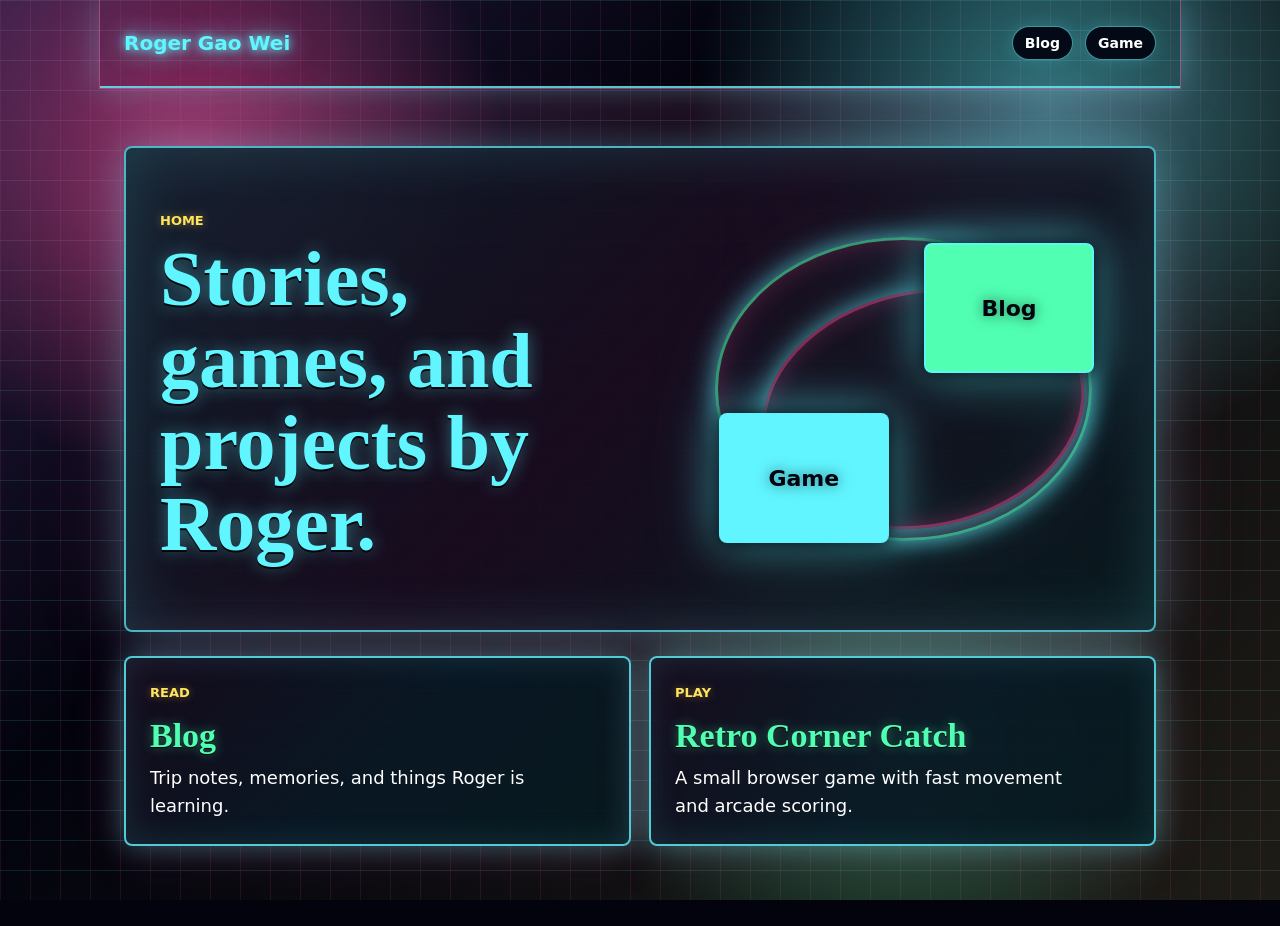
==== commit c2204574: "Improve neon theme readability" ====
--- a/index.html
+++ b/index.html
@@ -14,7 +14,7 @@
     <meta name="twitter:card" content="summary">
     <meta name="twitter:title" content="Roger Gao Wei">
     <meta name="twitter:description" content="Roger Gao Wei's personal home page, with links to his blog and game.">
-    <link rel="stylesheet" href="/styles.css?v=neon-home-2">
+    <link rel="stylesheet" href="/styles.css?v=neon-readable-1">
   </head>
   <body>
     <header class="site-header">
@@ -31,11 +31,11 @@
           <p class="eyebrow">Home</p>
           <h1>Stories, games, and projects by Roger.</h1>
         </div>
-        <div class="visual" aria-hidden="true">
-          <div class="orbit orbit-one"></div>
-          <div class="orbit orbit-two"></div>
-          <div class="tile tile-blog">Blog</div>
-          <div class="tile tile-game">Game</div>
+        <div class="visual" aria-label="Featured site links">
+          <div class="orbit orbit-one" aria-hidden="true"></div>
+          <div class="orbit orbit-two" aria-hidden="true"></div>
+          <a class="tile tile-blog" href="/blog/">Blog</a>
+          <a class="tile tile-game" href="/game/">Game</a>
         </div>
       </section>
 
--- a/styles.css
+++ b/styles.css
@@ -1,10 +1,10 @@
 :root {
   color-scheme: dark;
   --bg: #02030d;
-  --text: #f6fbff;
-  --muted: #d2e6ff;
+  --text: #ffffff;
+  --muted: #e8f3ff;
   --line: rgba(97, 245, 255, 0.82);
-  --surface: rgba(5, 9, 28, 0.78);
+  --surface: rgba(2, 5, 18, 0.94);
   --green: #51ffb2;
   --yellow: #ffe45e;
   --red: #ff4f9a;
@@ -25,8 +25,8 @@
     radial-gradient(circle at 82% 12%, rgba(97, 245, 255, 0.46), transparent 27%),
     radial-gradient(circle at 70% 82%, rgba(81, 255, 178, 0.32), transparent 26%),
     linear-gradient(135deg, rgba(182, 117, 255, 0.22), transparent 36%, rgba(255, 228, 94, 0.11)),
-    linear-gradient(rgba(97, 245, 255, 0.22) 1px, transparent 1px) 0 0 / 30px 30px,
-    linear-gradient(90deg, rgba(255, 79, 154, 0.2) 1px, transparent 1px) 0 0 / 30px 30px,
+    linear-gradient(rgba(97, 245, 255, 0.12) 1px, transparent 1px) 0 0 / 30px 30px,
+    linear-gradient(90deg, rgba(255, 79, 154, 0.1) 1px, transparent 1px) 0 0 / 30px 30px,
     var(--bg);
   background-attachment: fixed;
   color: var(--text);
@@ -95,7 +95,7 @@
   padding: 8px 12px;
   border: 1px solid rgba(97, 245, 255, 0.6);
   border-radius: 999px;
-  background: rgba(5, 9, 28, 0.78);
+  background: rgba(2, 5, 18, 0.94);
   box-shadow: 0 0 18px rgba(97, 245, 255, 0.18);
 }
 
@@ -103,7 +103,7 @@
   color: var(--yellow);
   border-color: var(--yellow);
   box-shadow: 0 0 24px rgba(255, 228, 94, 0.42);
-  text-shadow: 0 0 10px var(--yellow), 0 0 28px rgba(255, 228, 94, 0.9);
+  text-shadow: 0 0 8px rgba(255, 228, 94, 0.42);
 }
 
 main {
@@ -122,8 +122,8 @@
   border: 2px solid rgba(97, 245, 255, 0.72);
   border-radius: 8px;
   background:
-    linear-gradient(135deg, rgba(97, 245, 255, 0.18), rgba(255, 79, 154, 0.16) 48%, rgba(81, 255, 178, 0.12)),
-    rgba(5, 9, 28, 0.66);
+    linear-gradient(135deg, rgba(97, 245, 255, 0.1), rgba(255, 79, 154, 0.09) 48%, rgba(81, 255, 178, 0.08)),
+    rgba(2, 5, 18, 0.92);
   box-shadow: inset 0 0 60px rgba(97, 245, 255, 0.16), 0 0 44px rgba(97, 245, 255, 0.3), 0 0 90px rgba(255, 79, 154, 0.18);
 }
 
@@ -134,7 +134,7 @@
   font-weight: 800;
   letter-spacing: 0;
   text-transform: uppercase;
-  text-shadow: 0 0 10px var(--yellow), 0 0 26px rgba(255, 228, 94, 0.84);
+  text-shadow: 0 0 10px rgba(255, 228, 94, 0.42);
 }
 
 h1 {
@@ -146,9 +146,8 @@
   letter-spacing: 0;
   color: var(--blue);
   text-shadow:
-    0 0 8px var(--blue),
-    0 0 22px rgba(97, 245, 255, 0.92),
-    0 0 48px rgba(255, 79, 154, 0.62);
+    0 2px 0 rgba(0, 0, 0, 0.82),
+    0 0 18px rgba(97, 245, 255, 0.44);
 }
 
 .visual {
@@ -190,7 +189,24 @@
   color: var(--bg);
   font-size: 22px;
   font-weight: 800;
+  text-decoration: none;
   box-shadow: 0 0 18px currentColor, 0 0 44px var(--shadow), 0 18px 40px rgba(0, 0, 0, 0.48);
+  transition: border-color 160ms ease, box-shadow 160ms ease, transform 160ms ease, filter 160ms ease;
+  cursor: pointer;
+  pointer-events: auto;
+  z-index: 1;
+}
+
+.tile:hover,
+.tile:focus-visible {
+  border-color: var(--yellow);
+  box-shadow: 0 0 22px currentColor, 0 0 58px rgba(255, 228, 94, 0.5), 0 18px 40px rgba(0, 0, 0, 0.48);
+  filter: brightness(1.08);
+  transform: translateY(-3px);
+}
+
+.tile:active {
+  transform: translateY(1px);
 }
 
 .tile-blog {
@@ -220,7 +236,7 @@
   border: 2px solid var(--line);
   border-radius: 8px;
   background:
-    linear-gradient(135deg, rgba(255, 79, 154, 0.22), rgba(97, 245, 255, 0.14) 52%, rgba(81, 255, 178, 0.16)),
+    linear-gradient(135deg, rgba(255, 79, 154, 0.08), rgba(97, 245, 255, 0.08) 52%, rgba(81, 255, 178, 0.08)),
     var(--surface);
   box-shadow: inset 0 0 34px rgba(97, 245, 255, 0.12), 0 0 28px rgba(97, 245, 255, 0.34), 0 0 56px rgba(255, 79, 154, 0.18);
   transition: border-color 160ms ease, box-shadow 160ms ease, transform 160ms ease;
@@ -247,7 +263,7 @@
   font-size: 13px;
   font-weight: 800;
   text-transform: uppercase;
-  text-shadow: 0 0 10px var(--yellow);
+  text-shadow: 0 0 8px rgba(255, 228, 94, 0.38);
 }
 
 .link-card h2 {
@@ -257,7 +273,7 @@
   line-height: 1.1;
   letter-spacing: 0;
   color: var(--green);
-  text-shadow: 0 0 10px var(--green), 0 0 28px rgba(81, 255, 178, 0.68);
+  text-shadow: 0 1px 0 rgba(0, 0, 0, 0.78), 0 0 12px rgba(81, 255, 178, 0.4);
 }
 
 .link-card p {
